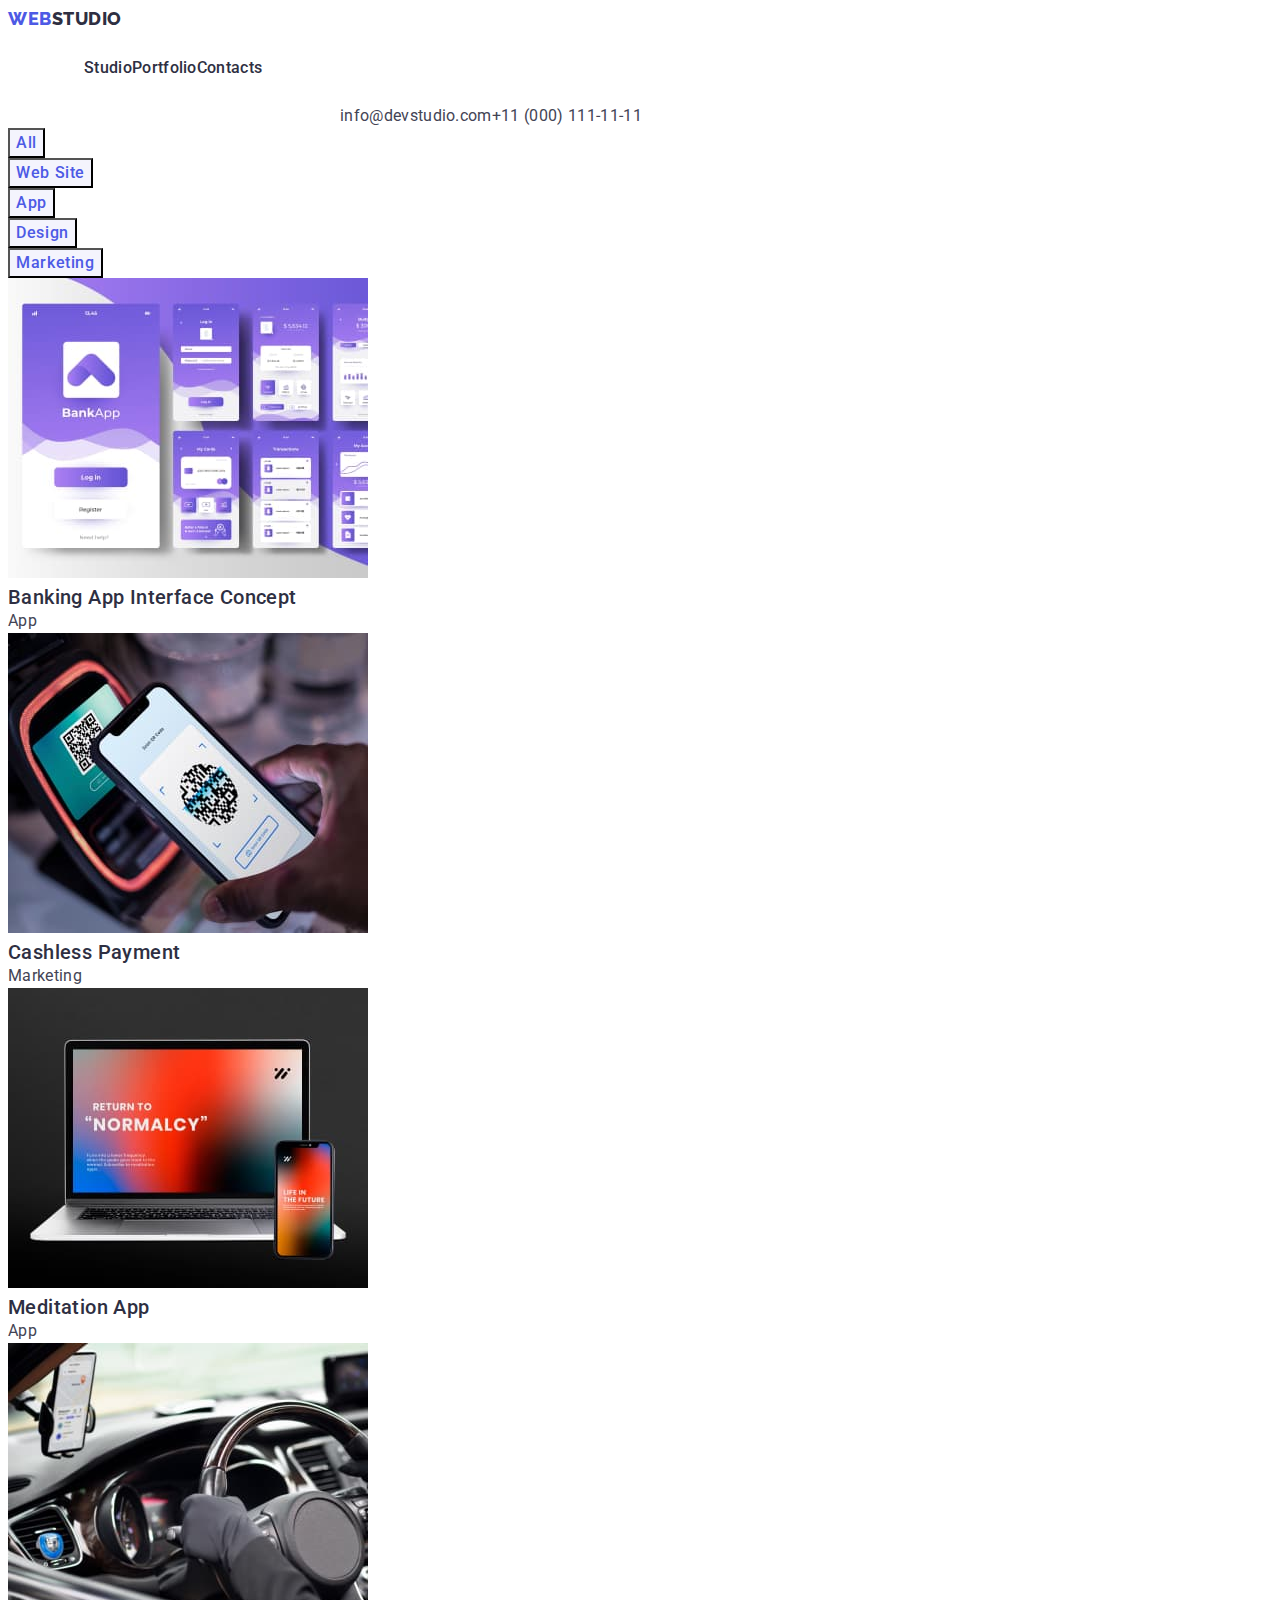
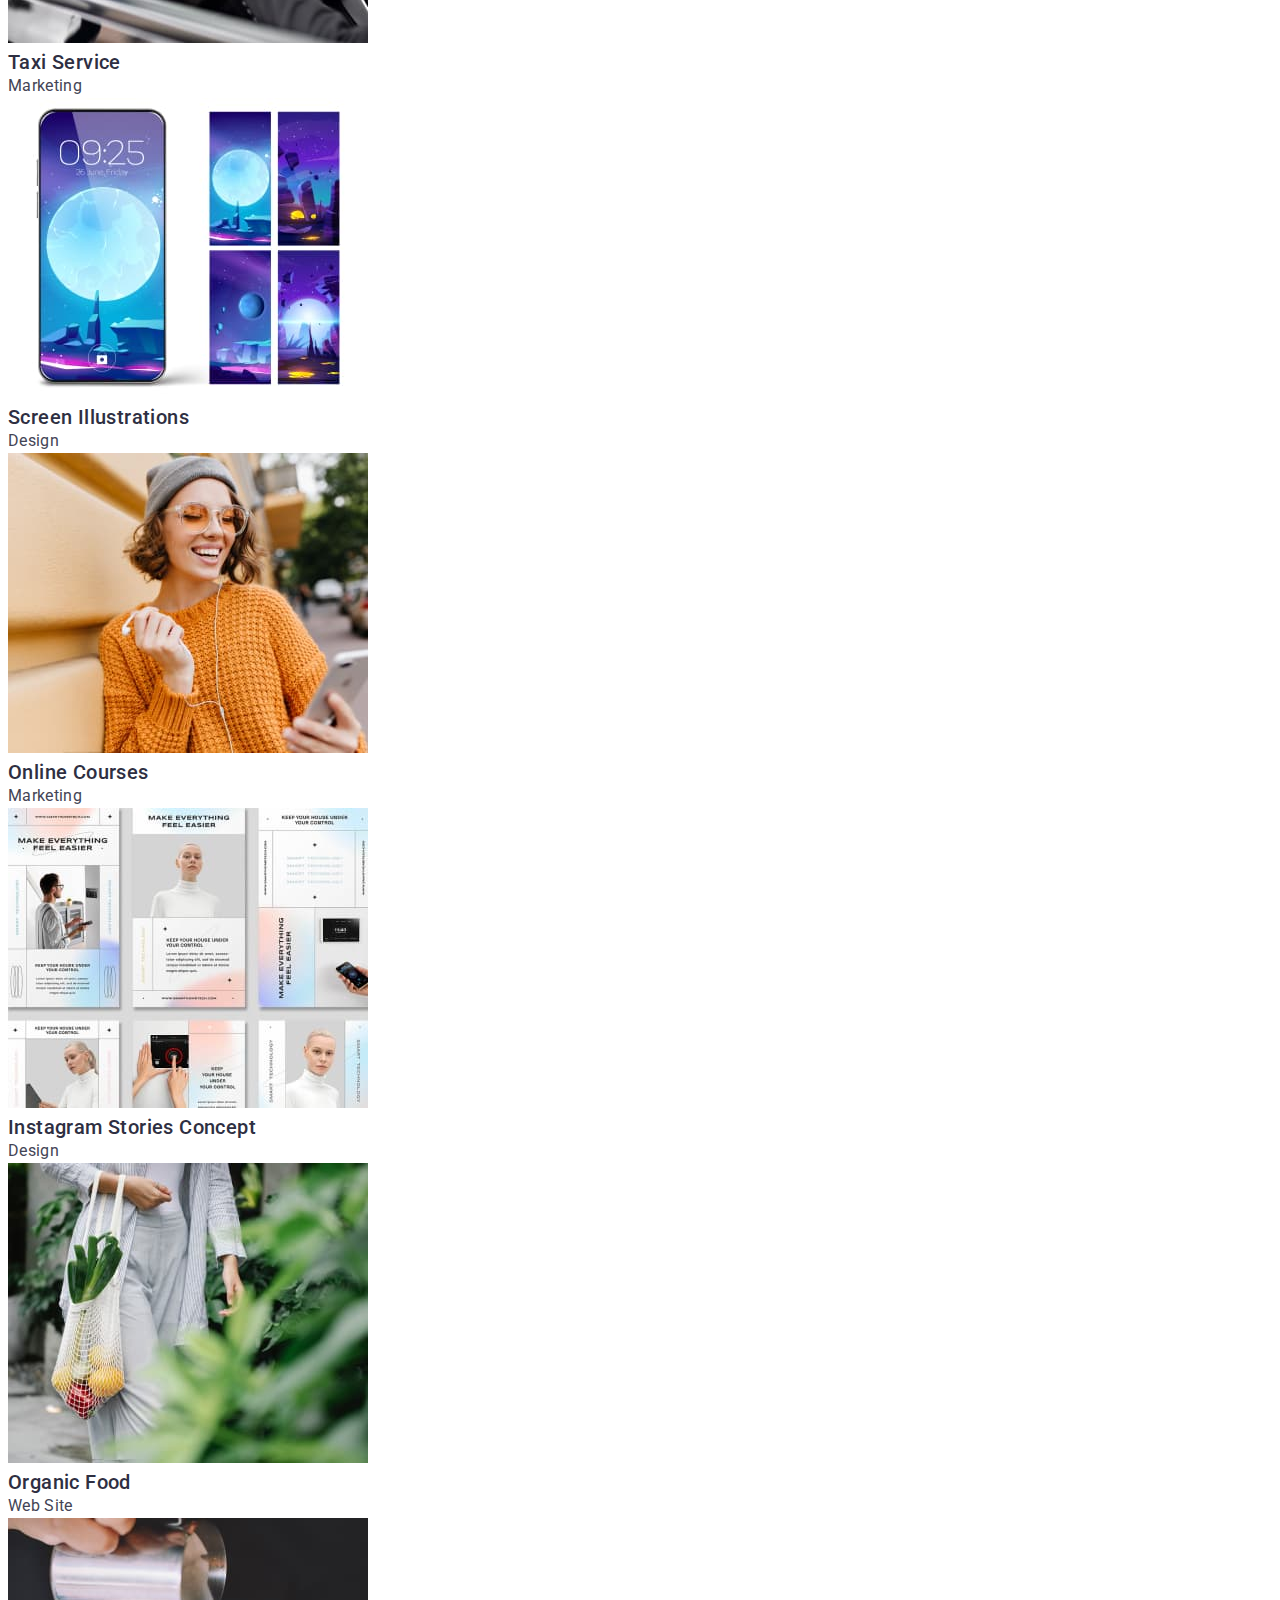
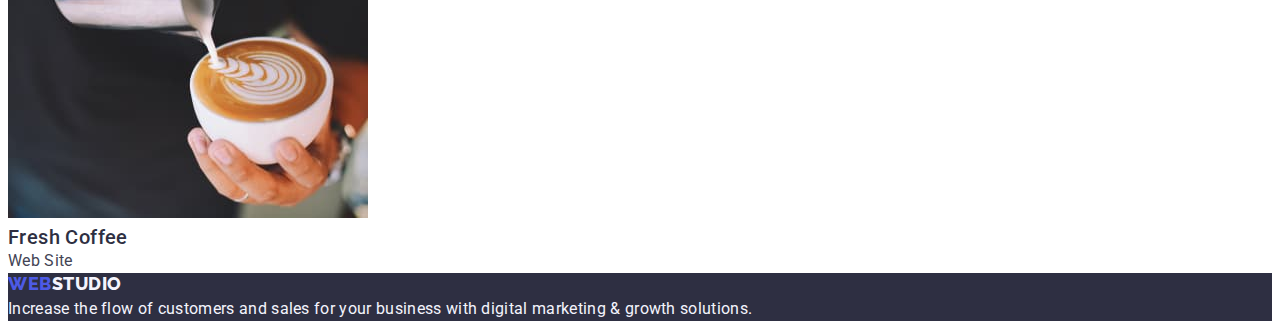
==== portfolio.html @ 0096a2f0 "start work" ====
<!DOCTYPE html>
<html lang="en">
  <head>
    <meta charset="UTF-8" />
    <meta http-equiv="X-UA-Compatible" content="IE=edge" />
    <meta name="viewport" content="width=device-width, initial-scale=1.0" />
    <title>Studio</title>
    <link rel="preconnect" href="https://fonts.googleapis.com">
<link rel="preconnect" href="https://fonts.gstatic.com" crossorigin>
<link href="https://fonts.googleapis.com/css2?family=Raleway:wght@800&family=Roboto:wght@400;500;700;900&display=swap" rel="stylesheet">
    <link rel="stylesheet" href="./css/style.css">
  </head>
  <body>
    <header>
      <nav>
        <a href="./index.html" class="logo link">Web<span class="logoelement">Studio</span></a>
        <ul class="site-nav list">
          <li> <a href="./index.html" class="link">Studio</a></li>
          <li> <a href="./portfolio.html" class="link">Portfolio</a></li>
          <li> <a href="" class="link">Contacts</a></li>
        </ul>
      </nav>
      <address class="kontakts">
        <ul class="kontakts-list list">
          <li><a href="mailto:info@devstudio.com" class="link">info@devstudio.com</a></li>
          <li><a href="tel:+110001111111" class="link">+11 (000) 111-11-11</a></li>
        </ul>
      </address>
    </header>
    <main>
<section>
    <h1 hidden>Our projects</h1>
    <ul class="filter list">
        <li><button type="button" class="filter-btn">All</button></li>
        <li><button type="button" class="filter-btn">Web Site</button></li>
        <li><button type="button" class="filter-btn">App</button></li>
        <li><button type="button" class="filter-btn">Design</button></li>
        <li><button type="button" class="filter-btn">Marketing</button></li>
    </ul>
    <ul class="projects list">
        <li><a href="" class="link"><img src="./images/proj1.jpg" alt="Banking">
            <h2 class="project-title">Banking App Interface Concept</h2>
            <p class="advantage-text">App</p></a></li>
        <li><a href="" class="link"><img src="./images/proj2.jpg" alt="Cashless">
            <h2 class="project-title">Cashless Payment</h2>
            <p class="advantage-text">Marketing</p></a></li>
        <li><a href="" class="link"><img src="./images/proj3.jpg" alt="Meditation">
            <h2 class="project-title">Meditation App</h2>
            <p class="advantage-text">App</p></a></li>
        <li><a href="" class="link"><img src="./images/proj4.jpg" alt="Taxi">
            <h2 class="project-title">Taxi Service</h2>
            <p class="advantage-text">Marketing</p></a></li>
        <li><a href="" class="link"><img src="./images/proj5.jpg" alt="Screen">
            <h2 class="project-title">Screen Illustrations</h2>
            <p class="advantage-text">Design</p></a></li>
        <li><a href="" class="link"><img src="./images/proj6.jpg" alt="Courses">
            <h2 class="project-title">Online Courses</h2>
            <p class="advantage-text">Marketing</p></a></li>
        <li><a href="" class="link"><img src="./images/proj7.jpg" alt="Instagram">
            <h2 class="project-title">Instagram Stories Concept</h2>
            <p class="advantage-text">Design</p></a></li>
        <li><a href="" class="link"><img src="./images/proj8.jpg" alt="Food">
            <h2 class="project-title">Organic Food</h2>
            <p class="advantage-text">Web Site</p></a></li>
        <li><a href="" class="link"><img src="./images/proj9.jpg" alt="Cofee">
            <h2 class="project-title">Fresh Coffee</h2>
            <p class="advantage-text">Web Site</p></a></li>
    </ul>
</section>
    </main>
   <footer class="bottow">
      <a href="./index.html" class="logo-bottow link">Web<span class="logo-el-footer">Studio</span></a>
      <p class="bottow-text">Increase the flow of customers and sales for your business with digital marketing & growth solutions.</p>
    </footer>
  </body>
</html>
---- css/style.css ----
:root{
    --body-text-color:#434455;
    --header-text-color:#2E2F42;
    --primary-brend-color:#4D5AE5;
    --pressed-state-color:#404BBF;
    --primary-color-white:#ffffff;
    --light-mode-color: #F4F4FD;
}
h1,
h2,
h3,
h4,
h5,
h6,
p,
ul{
    margin: 0;
    padding: 0;
}

body{
    background-color:var(--primary-color-white);
    color:var(--body-text-color);
    font-family: Roboto, sans-serif;
    font-size: 16px;
    line-height: 1.5;
    letter-spacing: 0.02em;
}
.list {
    list-style: none;
}

.link {
    text-decoration: none;
}
/*Header*/
.main{
    border-bottom: 1px solid #E7E9FC;
}
.conteiner{
    width: 1158px;
    padding-right: 15px;
    padding-left: 15px;
    margin-right: auto;
    margin-left: auto;
    outline: solid 1px tomato;
}
.logo{
    color:var(--primary-brend-color);
    font-family: Raleway, sans-serif;
    font-weight: 800;
    font-size: 18px;
    line-height: 1.17;
    letter-spacing: 0.03em;
    text-transform: uppercase;
}
.main-nav{
    display: flex;
    align-items: center;
}

.site-nav .item:not(:last-child){
    margin-right: 40px;
}

.logoelement{
    color: var(--header-text-color);
}
.site-nav{
    display: flex;
    margin-left: 76px;
}
.site-nav .link{
    display: block;
    padding-top: 24px;
    padding-bottom: 24px;

    color: var(--header-text-color);
    font-weight: 500;

    font-size: 16px;
    line-height: 1.5;
    text-decoration: none;
}
.site-nav .link:hover,
.site-nav .link:focus{
    color: var(--pressed-state-color);
}
.kontakts{
    font-style: normal;
}
.kontakts-list{
    display: flex;
    margin-left: 332px;
}
.kontakts-list .item + .item{
    margin-left: 40px;
}
.kontakts-list .link{
    color:var(--body-text-color);
    font-size: 16px;
    line-height: 1.5;
    text-decoration: none;
}
.kontakts-list .link:hover,
.kontakts-list .link:focus{
     color: var(--pressed-state-color);
}
/*Hero*/
.hero{
    background-color:var(--header-text-color);
    text-align: center;
    height: 600px;
}
.hero-title{
    padding-top: 188px;
    color: var(--primary-color-white);
    font-weight: 700;
    font-size: 56px;
    line-height: 1.07;
    text-align: center;
    letter-spacing: 0.02em;
}
.hero-btn{
    display: inline-block;
    margin-top: 48px;
    padding: 16px 42px;
    border-radius: 4px;

    background-color: var(--primary-brend-color);
    color: var(--primary-color-white);
    cursor: pointer;
    font-family: Roboto, sans-serif;
    font-weight: 500;
    font-size: 16px;
    line-height: 1.5;
    letter-spacing: 0.04em;
}
.hero-btn:hover,
.hero-btn:focus{
    background-color: var(--pressed-state-color);
}
/*Sections*/
.section{
    padding-top: 120px;
}
.section-title{
    color:var(--header-text-color);
    font-weight: 700;
    font-size: 36px;
    line-height: 1.11;
    text-align: center;
    letter-spacing: 0.02em;
    text-transform: capitalize;
}
.advantage{
    display: flex;
}
.advantage-title,
.team-title,
.project-title{
    color:var(--header-text-color);
    font-weight: 500;
    font-size: 20px;
    line-height: 1.2;
    letter-spacing: 0.02em;
}
.team-text{
    font-size: 16px;
}

.team-list{
    background-color: var(--primary-color-white);
}
.teambg{
    background-color: var(--light-mode-color);
}

/*Footer*/
.bottow{
    background-color: var(--header-text-color);
}
.bottow-text{
    color:var(--light-mode-color) ;
}
.logo-bottow{
    color: var(--primary-brend-color);
    font-family: Raleway, sans-serif;
    font-family: Raleway, sans-serif;
    font-weight: 800;
    font-size: 18px;
    line-height: 1.17;
    letter-spacing: 0.03em;
    text-transform: uppercase;
}
.logo-el-footer{
    color: var(--light-mode-color);
}
/*Portfolio page*/
.filter-btn{
    background-color: var(--light-mode-color);
    color: var(--primary-brend-color);
    font-family: Roboto, sans-serif;
    font-weight: 500;
    font-size: 16px;
    line-height: 1.5;
    letter-spacing: 0.04em;
    cursor: pointer;
}
.filter-btn:hover,
.filter-btn:focus{
    background-color: var(--pressed-state-color);
    color: var(--primary-color-white);
}
.projects .link{
    
    color: inherit;
}
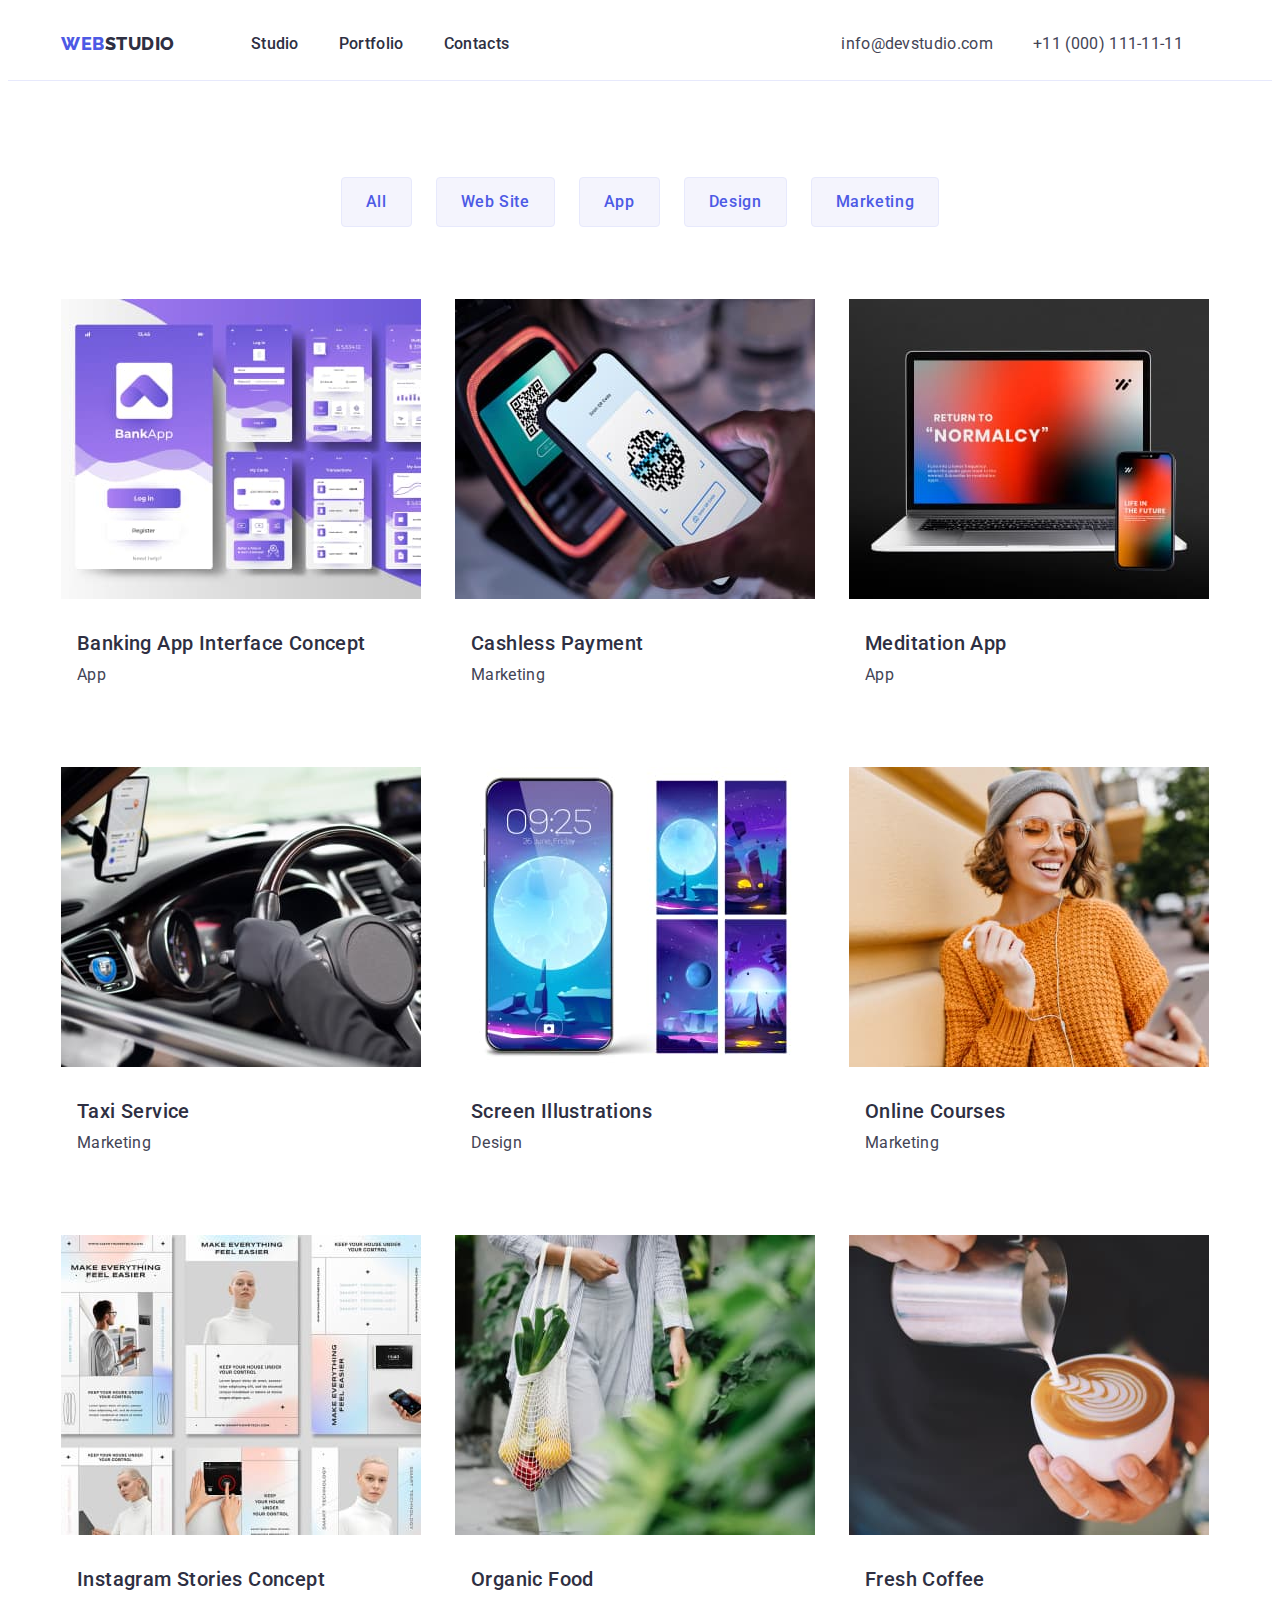
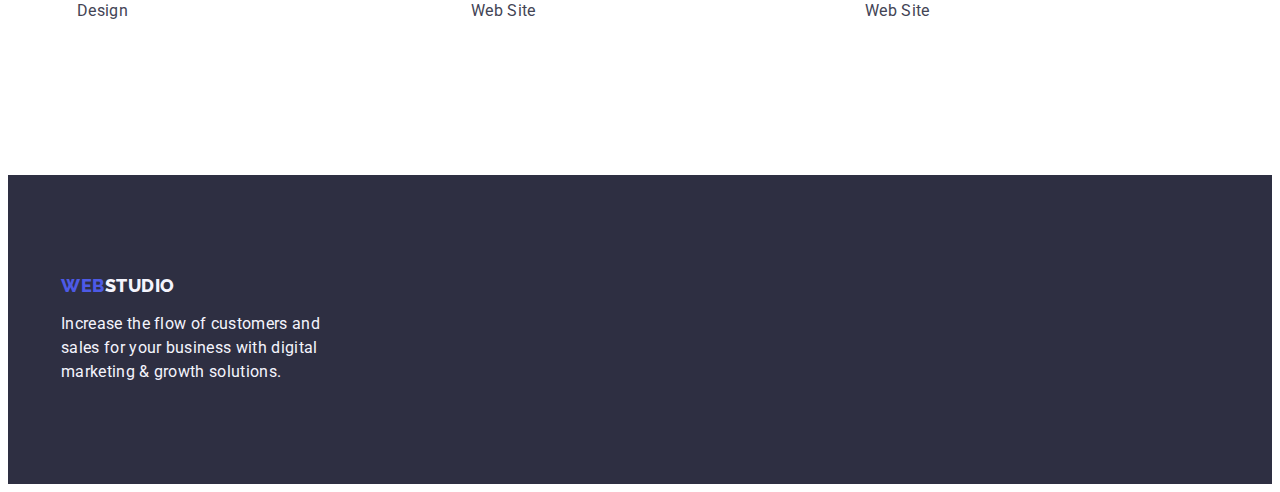
==== commit 16a74a84: "flex for portfolio" ====
--- a/portfolio.html
+++ b/portfolio.html
@@ -8,69 +8,77 @@
     <link rel="preconnect" href="https://fonts.googleapis.com">
 <link rel="preconnect" href="https://fonts.gstatic.com" crossorigin>
 <link href="https://fonts.googleapis.com/css2?family=Raleway:wght@800&family=Roboto:wght@400;500;700;900&display=swap" rel="stylesheet">
-    <link rel="stylesheet" href="./css/style.css">
+<link rel="stylesheet" href="https://cdnjs.cloudflare.com/ajax/libs/modern-normalize/1.1.0/modern-normalize.min.css" integrity="sha512-wpPYUAdjBVSE4KJnH1VR1HeZfpl1ub8YT/NKx4PuQ5NmX2tKuGu6U/JRp5y+Y8XG2tV+wKQpNHVUX03MfMFn9Q==" crossorigin="anonymous" referrerpolicy="no-referrer" />      
+<link rel="stylesheet" href="./css/style.css">
   </head>
   <body>
-    <header>
-      <nav>
+    <header class="main">
+      <div class="conteiner main-nav">
+      <nav class="main-nav">
         <a href="./index.html" class="logo link">Web<span class="logoelement">Studio</span></a>
         <ul class="site-nav list">
-          <li> <a href="./index.html" class="link">Studio</a></li>
-          <li> <a href="./portfolio.html" class="link">Portfolio</a></li>
-          <li> <a href="" class="link">Contacts</a></li>
+          <li class="item"> <a href="./index.html" class="link">Studio</a></li>
+          <li class="item"> <a href="./portfolio.html" class="link">Portfolio</a></li>
+          <li class="item"> <a href="" class="link">Contacts</a></li>
         </ul>
       </nav>
       <address class="kontakts">
         <ul class="kontakts-list list">
-          <li><a href="mailto:info@devstudio.com" class="link">info@devstudio.com</a></li>
-          <li><a href="tel:+110001111111" class="link">+11 (000) 111-11-11</a></li>
+          <li class="item"><a href="mailto:info@devstudio.com" class="link">info@devstudio.com</a></li>
+          <li class="item"><a href="tel:+110001111111" class="link">+11 (000) 111-11-11</a></li>
         </ul>
       </address>
+      </div>
     </header>
     <main>
-<section>
+<section class="conteiner">
+  
     <h1 hidden>Our projects</h1>
+    <div class="filter-box">
     <ul class="filter list">
-        <li><button type="button" class="filter-btn">All</button></li>
-        <li><button type="button" class="filter-btn">Web Site</button></li>
-        <li><button type="button" class="filter-btn">App</button></li>
-        <li><button type="button" class="filter-btn">Design</button></li>
-        <li><button type="button" class="filter-btn">Marketing</button></li>
+        <li class="item"><button type="button" class="filter-btn">All</button></li>
+        <li class="item"><button type="button" class="filter-btn">Web Site</button></li>
+        <li class="item"><button type="button" class="filter-btn">App</button></li>
+        <li class="item"><button type="button" class="filter-btn">Design</button></li>
+        <li class="item"><button type="button" class="filter-btn">Marketing</button></li>
     </ul>
+    </div>
     <ul class="projects list">
-        <li><a href="" class="link"><img src="./images/proj1.jpg" alt="Banking">
-            <h2 class="project-title">Banking App Interface Concept</h2>
-            <p class="advantage-text">App</p></a></li>
-        <li><a href="" class="link"><img src="./images/proj2.jpg" alt="Cashless">
-            <h2 class="project-title">Cashless Payment</h2>
-            <p class="advantage-text">Marketing</p></a></li>
-        <li><a href="" class="link"><img src="./images/proj3.jpg" alt="Meditation">
-            <h2 class="project-title">Meditation App</h2>
-            <p class="advantage-text">App</p></a></li>
-        <li><a href="" class="link"><img src="./images/proj4.jpg" alt="Taxi">
-            <h2 class="project-title">Taxi Service</h2>
-            <p class="advantage-text">Marketing</p></a></li>
-        <li><a href="" class="link"><img src="./images/proj5.jpg" alt="Screen">
-            <h2 class="project-title">Screen Illustrations</h2>
-            <p class="advantage-text">Design</p></a></li>
-        <li><a href="" class="link"><img src="./images/proj6.jpg" alt="Courses">
-            <h2 class="project-title">Online Courses</h2>
-            <p class="advantage-text">Marketing</p></a></li>
-        <li><a href="" class="link"><img src="./images/proj7.jpg" alt="Instagram">
-            <h2 class="project-title">Instagram Stories Concept</h2>
-            <p class="advantage-text">Design</p></a></li>
-        <li><a href="" class="link"><img src="./images/proj8.jpg" alt="Food">
-            <h2 class="project-title">Organic Food</h2>
-            <p class="advantage-text">Web Site</p></a></li>
-        <li><a href="" class="link"><img src="./images/proj9.jpg" alt="Cofee">
-            <h2 class="project-title">Fresh Coffee</h2>
-            <p class="advantage-text">Web Site</p></a></li>
+        <li class="item"><a href="" class="link"><img src="./images/proj1.jpg" alt="Banking">
+            <div class="card-content"><h2 class="project-title">Banking App Interface Concept</h2>
+            <p class="advantage-text">App</p></div></a></li>
+        <li class="item"><a href="" class="link"><img src="./images/proj2.jpg" alt="Cashless">
+            <div class="card-content"><h2 class="project-title">Cashless Payment</h2>
+            <p class="advantage-text">Marketing</p></div></a></li>
+        <li class="item"><a href="" class="link"><img src="./images/proj3.jpg" alt="Meditation">
+            <div class="card-content"><h2 class="project-title">Meditation App</h2>
+            <p class="advantage-text">App</p></div></a></li>
+        <li class="item"><a href="" class="link"><img src="./images/proj4.jpg" alt="Taxi">
+           <div class="card-content"> <h2 class="project-title">Taxi Service</h2>
+            <p class="advantage-text">Marketing</p></div></a></li>
+        <li class="item"><a href="" class="link"><img src="./images/proj5.jpg" alt="Screen">
+            <div class="card-content"><h2 class="project-title">Screen Illustrations</h2>
+            <p class="advantage-text">Design</p></div></a></li>
+        <li class="item"><a href="" class="link"><img src="./images/proj6.jpg" alt="Courses">
+            <div class="card-content"><h2 class="project-title">Online Courses</h2>
+            <p class="advantage-text">Marketing</p></div></a></li>
+        <li class="item"><a href="" class="link"><img src="./images/proj7.jpg" alt="Instagram">
+            <div class="card-content"><h2 class="project-title">Instagram Stories Concept</h2>
+            <p class="advantage-text">Design</p></div></a></li>
+        <li class="item"><a href="" class="link"><img src="./images/proj8.jpg" alt="Food">
+            <div class="card-content"><h2 class="project-title">Organic Food</h2>
+            <p class="advantage-text">Web Site</p></div></a></li>
+        <li class="item"><a href="" class="link"><img src="./images/proj9.jpg" alt="Cofee">
+            <div class="card-content"><h2 class="project-title">Fresh Coffee</h2>
+            <p class="advantage-text">Web Site</p></div></a></li>
     </ul>
 </section>
     </main>
    <footer class="bottow">
+      <div class="conteiner">
       <a href="./index.html" class="logo-bottow link">Web<span class="logo-el-footer">Studio</span></a>
       <p class="bottow-text">Increase the flow of customers and sales for your business with digital marketing & growth solutions.</p>
+      </div>
     </footer>
   </body>
 </html>--- a/css/style.css
+++ b/css/style.css
@@ -17,6 +17,9 @@
     margin: 0;
     padding: 0;
 }
+img{
+    display: block;
+}
 
 body{
     background-color:var(--primary-color-white);
@@ -43,7 +46,6 @@
     padding-left: 15px;
     margin-right: auto;
     margin-left: auto;
-    outline: solid 1px tomato;
 }
 .logo{
     color:var(--primary-brend-color);
@@ -111,6 +113,7 @@
     background-color:var(--header-text-color);
     text-align: center;
     height: 600px;
+    margin-bottom: 120px;
 }
 .hero-title{
     padding-top: 188px;
@@ -142,7 +145,7 @@
 }
 /*Sections*/
 .section{
-    padding-top: 120px;
+    padding-bottom: 120px;
 }
 .section-title{
     color:var(--header-text-color);
@@ -156,6 +159,13 @@
 .advantage{
     display: flex;
 }
+.advantage .item:not(:last-child){
+    margin-right: 24px;
+}
+.advantage-text{
+    margin-top: 8px;
+    
+}
 .advantage-title,
 .team-title,
 .project-title{
@@ -165,12 +175,37 @@
     line-height: 1.2;
     letter-spacing: 0.02em;
 }
+.works{
+    display: flex;
+    margin-top: 72px;
+}
+.works .item:not(:last-child){
+    margin-right: 24px;
+}
+.team-tl{
+    padding-top: 120px;
+    margin-bottom: 72px;
+}
+.team{
+    display: flex;
+}
+.team-title{
+    margin-top: 32px;
+}
 .team-text{
     font-size: 16px;
+}
+.team-text{
+    margin-top: 8px;
+    padding-bottom: 32px;
 }
 
 .team-list{
     background-color: var(--primary-color-white);
+    text-align: center;
+}
+.team .team-list:not(:last-child){
+    margin-right: 24px;
 }
 .teambg{
     background-color: var(--light-mode-color);
@@ -181,9 +216,14 @@
     background-color: var(--header-text-color);
 }
 .bottow-text{
+    margin-top: 16px;
+    padding-bottom: 100px;
+    width: 264px;
     color:var(--light-mode-color) ;
 }
 .logo-bottow{
+    display: block;
+    padding-top: 100px;
     color: var(--primary-brend-color);
     font-family: Raleway, sans-serif;
     font-family: Raleway, sans-serif;
@@ -197,7 +237,23 @@
     color: var(--light-mode-color);
 }
 /*Portfolio page*/
+.filter{
+    display: flex;
+}
+
+.filter-box{
+    display: flex;
+    justify-content: center;
+    margin-top: 96px;
+    align-items: center;
+    
+    
+}
 .filter-btn{
+    display: inline-block;
+    padding: 12px 24px;
+    border: 1px solid #E7E9FC;
+    border-radius: 4px;
     background-color: var(--light-mode-color);
     color: var(--primary-brend-color);
     font-family: Roboto, sans-serif;
@@ -212,7 +268,31 @@
     background-color: var(--pressed-state-color);
     color: var(--primary-color-white);
 }
+.filter .item:not(:last-child){
+    margin-right: 24px;
+}
+.projects{
+    display: flex;
+    flex-wrap: wrap;
+    padding-top: 72px;
+    margin-left: -24px;
+    margin-top: -48px;
+    margin-bottom: 120px;
+}
+.projects > .item{
+    flex-basis: calc(100% / 3 - 24px);
+    margin-left: 24px;
+    margin-top: 48px;
+}
+.projects > .link{
+    display: block;
+}
+.card-content{
+    padding-top: 32px;
+    padding-bottom: 32px;
+    padding-left: 16px;
+}
 .projects .link{
     
     color: inherit;
-}+}
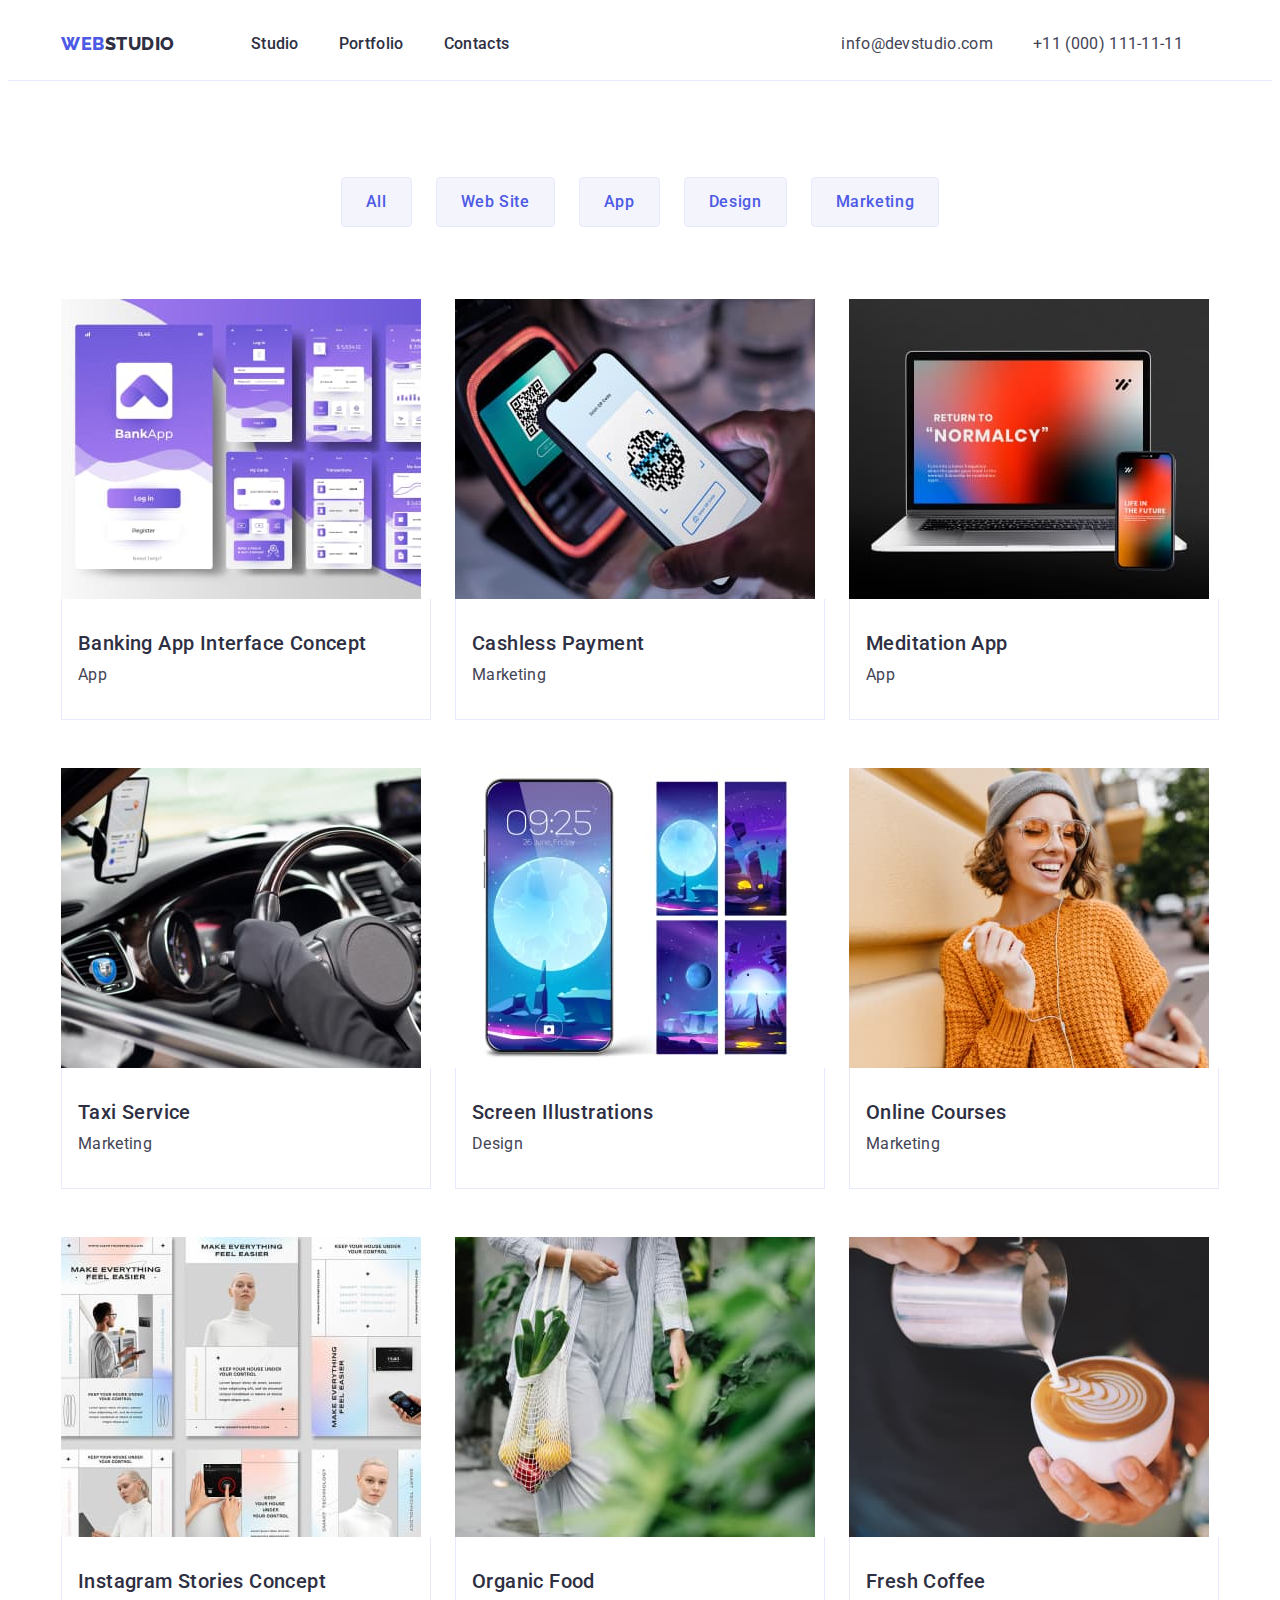
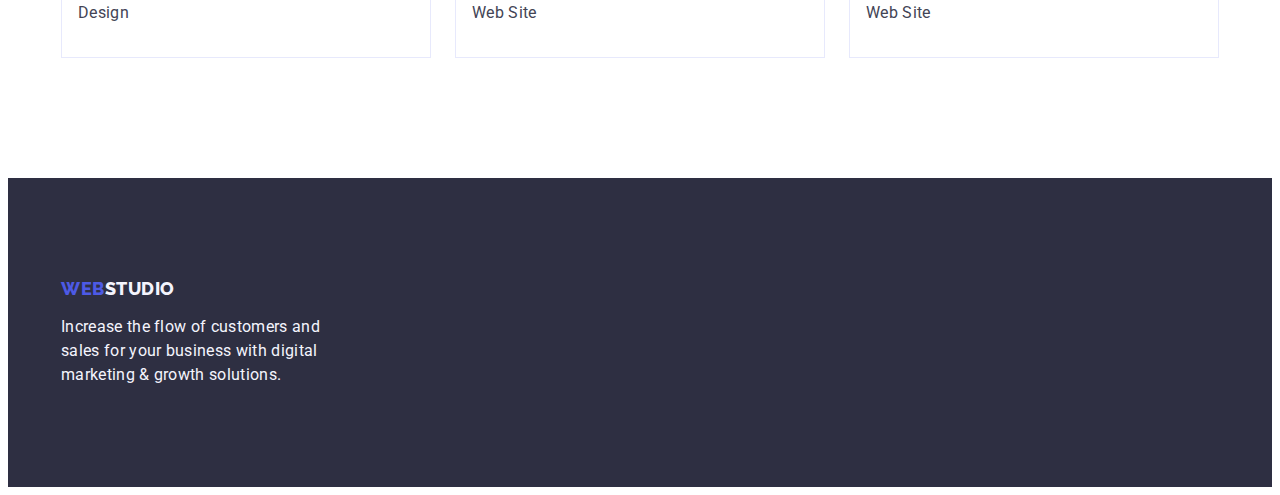
==== commit 8ac65a66: "fixed errors1" ====
--- a/portfolio.html
+++ b/portfolio.html
@@ -13,7 +13,7 @@
   </head>
   <body>
     <header class="main">
-      <div class="conteiner main-nav">
+      <div class="container main-nav">
       <nav class="main-nav">
         <a href="./index.html" class="logo link">Web<span class="logoelement">Studio</span></a>
         <ul class="site-nav list">
@@ -31,10 +31,10 @@
       </div>
     </header>
     <main>
-<section class="conteiner">
-  
+<section class="gallery">
+    <div class="container">
     <h1 hidden>Our projects</h1>
-    <div class="filter-box">
+    
     <ul class="filter list">
         <li class="item"><button type="button" class="filter-btn">All</button></li>
         <li class="item"><button type="button" class="filter-btn">Web Site</button></li>
@@ -42,7 +42,7 @@
         <li class="item"><button type="button" class="filter-btn">Design</button></li>
         <li class="item"><button type="button" class="filter-btn">Marketing</button></li>
     </ul>
-    </div>
+    
     <ul class="projects list">
         <li class="item"><a href="" class="link"><img src="./images/proj1.jpg" alt="Banking">
             <div class="card-content"><h2 class="project-title">Banking App Interface Concept</h2>
@@ -72,10 +72,11 @@
             <div class="card-content"><h2 class="project-title">Fresh Coffee</h2>
             <p class="advantage-text">Web Site</p></div></a></li>
     </ul>
+    </div>
 </section>
     </main>
    <footer class="bottow">
-      <div class="conteiner">
+      <div class="container">
       <a href="./index.html" class="logo-bottow link">Web<span class="logo-el-footer">Studio</span></a>
       <p class="bottow-text">Increase the flow of customers and sales for your business with digital marketing & growth solutions.</p>
       </div>
--- a/css/style.css
+++ b/css/style.css
@@ -5,6 +5,7 @@
     --pressed-state-color:#404BBF;
     --primary-color-white:#ffffff;
     --light-mode-color: #F4F4FD;
+    --accent-color: #E7E9FC;
 }
 h1,
 h2,
@@ -38,9 +39,9 @@
 }
 /*Header*/
 .main{
-    border-bottom: 1px solid #E7E9FC;
-}
-.conteiner{
+    border-bottom: 1px solid var(--accent-color);
+}
+.container{
     width: 1158px;
     padding-right: 15px;
     padding-left: 15px;
@@ -48,6 +49,7 @@
     margin-left: auto;
 }
 .logo{
+    margin-right: 76px;
     color:var(--primary-brend-color);
     font-family: Raleway, sans-serif;
     font-weight: 800;
@@ -70,7 +72,7 @@
 }
 .site-nav{
     display: flex;
-    margin-left: 76px;
+    
 }
 .site-nav .link{
     display: block;
@@ -91,14 +93,8 @@
 .kontakts{
     font-style: normal;
 }
-.kontakts-list{
-    display: flex;
-    margin-left: 332px;
-}
-.kontakts-list .item + .item{
-    margin-left: 40px;
-}
 .kontakts-list .link{
+    display: block;
     color:var(--body-text-color);
     font-size: 16px;
     line-height: 1.5;
@@ -108,24 +104,34 @@
 .kontakts-list .link:focus{
      color: var(--pressed-state-color);
 }
+.kontakts-list {
+    display: flex;
+    margin-left: 332px;
+}
+.kontakts-list .item:not(:last-child){
+    margin-right: 40px;
+}
 /*Hero*/
 .hero{
+    padding-top: 188px;
+    padding-bottom: 188px;
     background-color:var(--header-text-color);
     text-align: center;
-    height: 600px;
-    margin-bottom: 120px;
 }
 .hero-title{
-    padding-top: 188px;
+    max-width: 496px;
     color: var(--primary-color-white);
     font-weight: 700;
     font-size: 56px;
     line-height: 1.07;
-    text-align: center;
     letter-spacing: 0.02em;
+
 }
 .hero-btn{
-    display: inline-block;
+    display: block;
+    border: none;
+    min-width: 169px;
+    height: 56px;
     margin-top: 48px;
     padding: 16px 42px;
     border-radius: 4px;
@@ -145,9 +151,14 @@
 }
 /*Sections*/
 .section{
+    padding-top: 120px;
     padding-bottom: 120px;
 }
+.section-work{
+    padding-bottom: 120px;
+}
 .section-title{
+    margin-bottom: 72px;
     color:var(--header-text-color);
     font-weight: 700;
     font-size: 36px;
@@ -162,8 +173,11 @@
 .advantage .item:not(:last-child){
     margin-right: 24px;
 }
-.advantage-text{
-    margin-top: 8px;
+.advantage > .item{
+    flex-basis: calc((100% - 72px) / 4);
+}
+.advantage-title{
+    margin-bottom: 8px;
     
 }
 .advantage-title,
@@ -179,33 +193,29 @@
     display: flex;
     margin-top: 72px;
 }
-.works .item:not(:last-child){
+.works > .item:not(:last-child){
     margin-right: 24px;
 }
-.team-tl{
-    padding-top: 120px;
-    margin-bottom: 72px;
-}
 .team{
     display: flex;
 }
 .team-title{
-    margin-top: 32px;
+    margin-bottom: 8px;
 }
 .team-text{
     font-size: 16px;
 }
-.team-text{
-    margin-top: 8px;
-    padding-bottom: 32px;
-}
 
 .team-list{
+    border-radius: 0px 0px 4px 4px;
     background-color: var(--primary-color-white);
     text-align: center;
 }
 .team .team-list:not(:last-child){
     margin-right: 24px;
+}
+.card-info{
+    padding: 32px 16px;
 }
 .teambg{
     background-color: var(--light-mode-color);
@@ -214,16 +224,16 @@
 /*Footer*/
 .bottow{
     background-color: var(--header-text-color);
+    padding-bottom: 100px;
+    padding-top: 100px;
 }
 .bottow-text{
-    margin-top: 16px;
-    padding-bottom: 100px;
     width: 264px;
     color:var(--light-mode-color) ;
 }
 .logo-bottow{
-    display: block;
-    padding-top: 100px;
+    display: inline-block;
+    margin-bottom: 16px;
     color: var(--primary-brend-color);
     font-family: Raleway, sans-serif;
     font-family: Raleway, sans-serif;
@@ -237,22 +247,19 @@
     color: var(--light-mode-color);
 }
 /*Portfolio page*/
+.gallery{
+    padding-top: 96px;
+    padding-bottom: 120px;
+}
 .filter{
     display: flex;
-}
-
-.filter-box{
-    display: flex;
     justify-content: center;
-    margin-top: 96px;
-    align-items: center;
-    
-    
+    margin-bottom: 72px;
 }
 .filter-btn{
     display: inline-block;
     padding: 12px 24px;
-    border: 1px solid #E7E9FC;
+    border: 1px solid var(--accent-color);
     border-radius: 4px;
     background-color: var(--light-mode-color);
     color: var(--primary-brend-color);
@@ -267,6 +274,7 @@
 .filter-btn:focus{
     background-color: var(--pressed-state-color);
     color: var(--primary-color-white);
+    border: 1px solid transparent;
 }
 .filter .item:not(:last-child){
     margin-right: 24px;
@@ -274,10 +282,8 @@
 .projects{
     display: flex;
     flex-wrap: wrap;
-    padding-top: 72px;
     margin-left: -24px;
     margin-top: -48px;
-    margin-bottom: 120px;
 }
 .projects > .item{
     flex-basis: calc(100% / 3 - 24px);
@@ -288,9 +294,12 @@
     display: block;
 }
 .card-content{
-    padding-top: 32px;
-    padding-bottom: 32px;
-    padding-left: 16px;
+    padding: 32px 16px;
+    border: 1px solid var(--accent-color);
+    border-top: none;
+}
+.project-title{
+    margin-bottom: 8px;
 }
 .projects .link{
     
